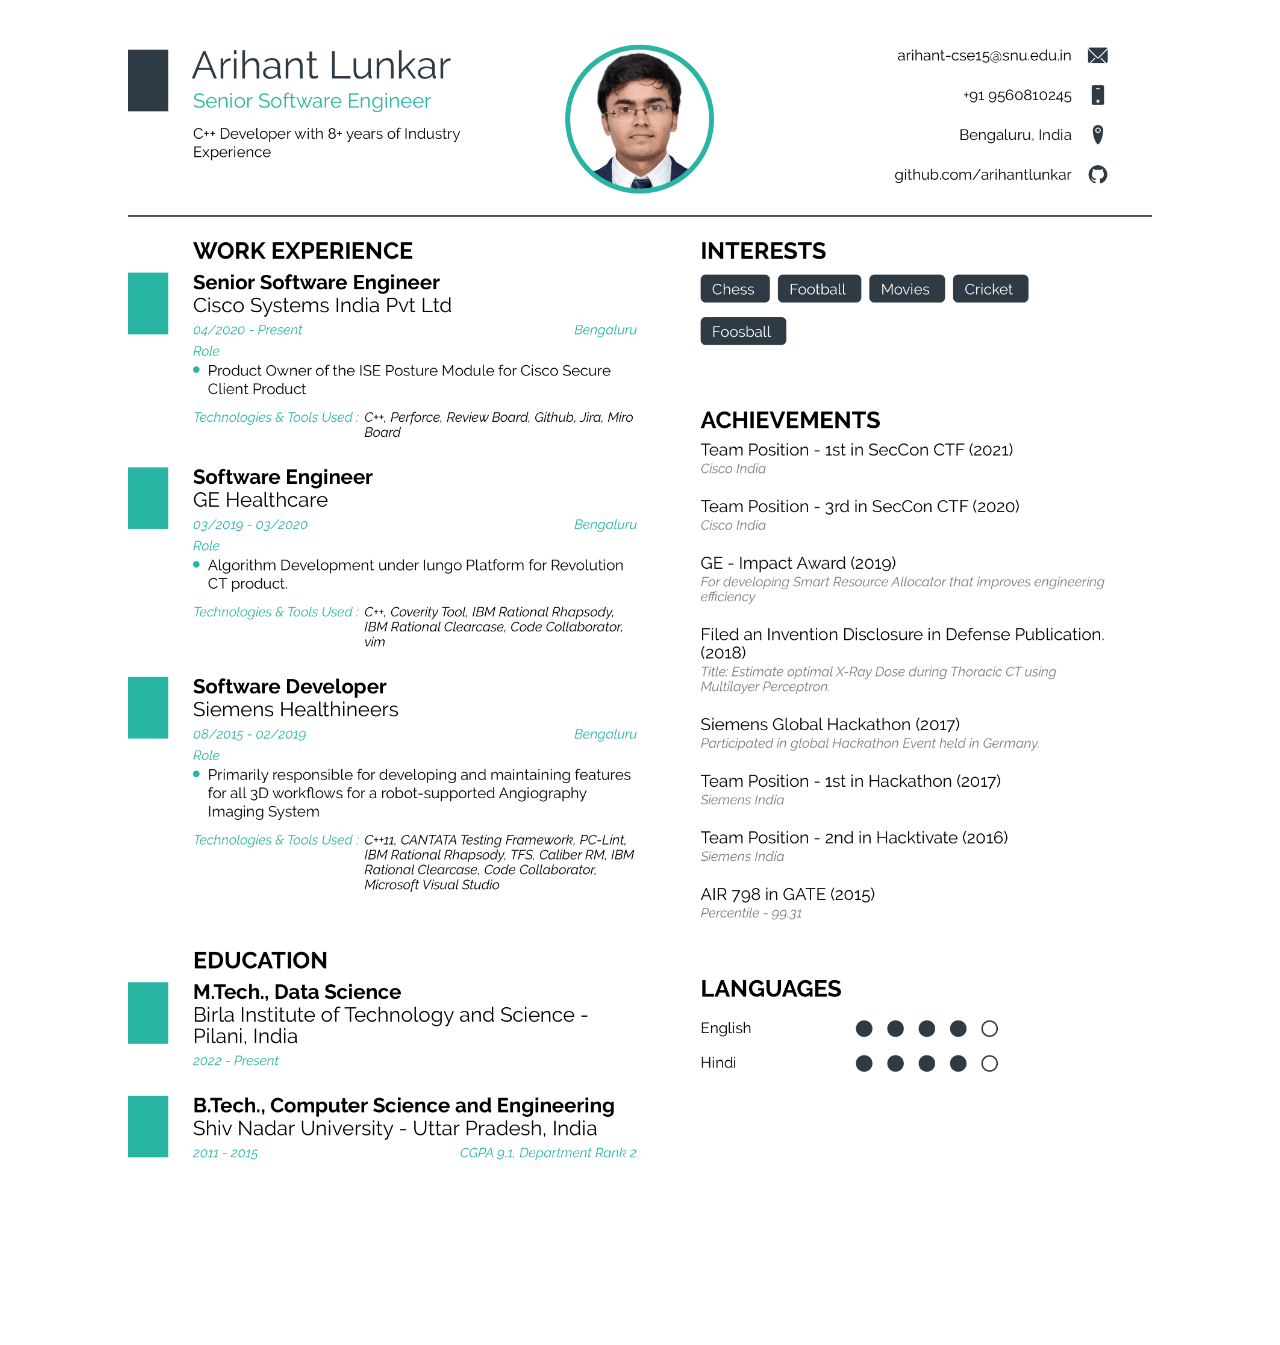
==== index.html @ 93d128b3 "Create index.html" ====
<!DOCTYPE html>
<html>
	<body>
		<center>
			<img src="[data-uri]" width="1024"/>
		</center>
	</body>
</html>
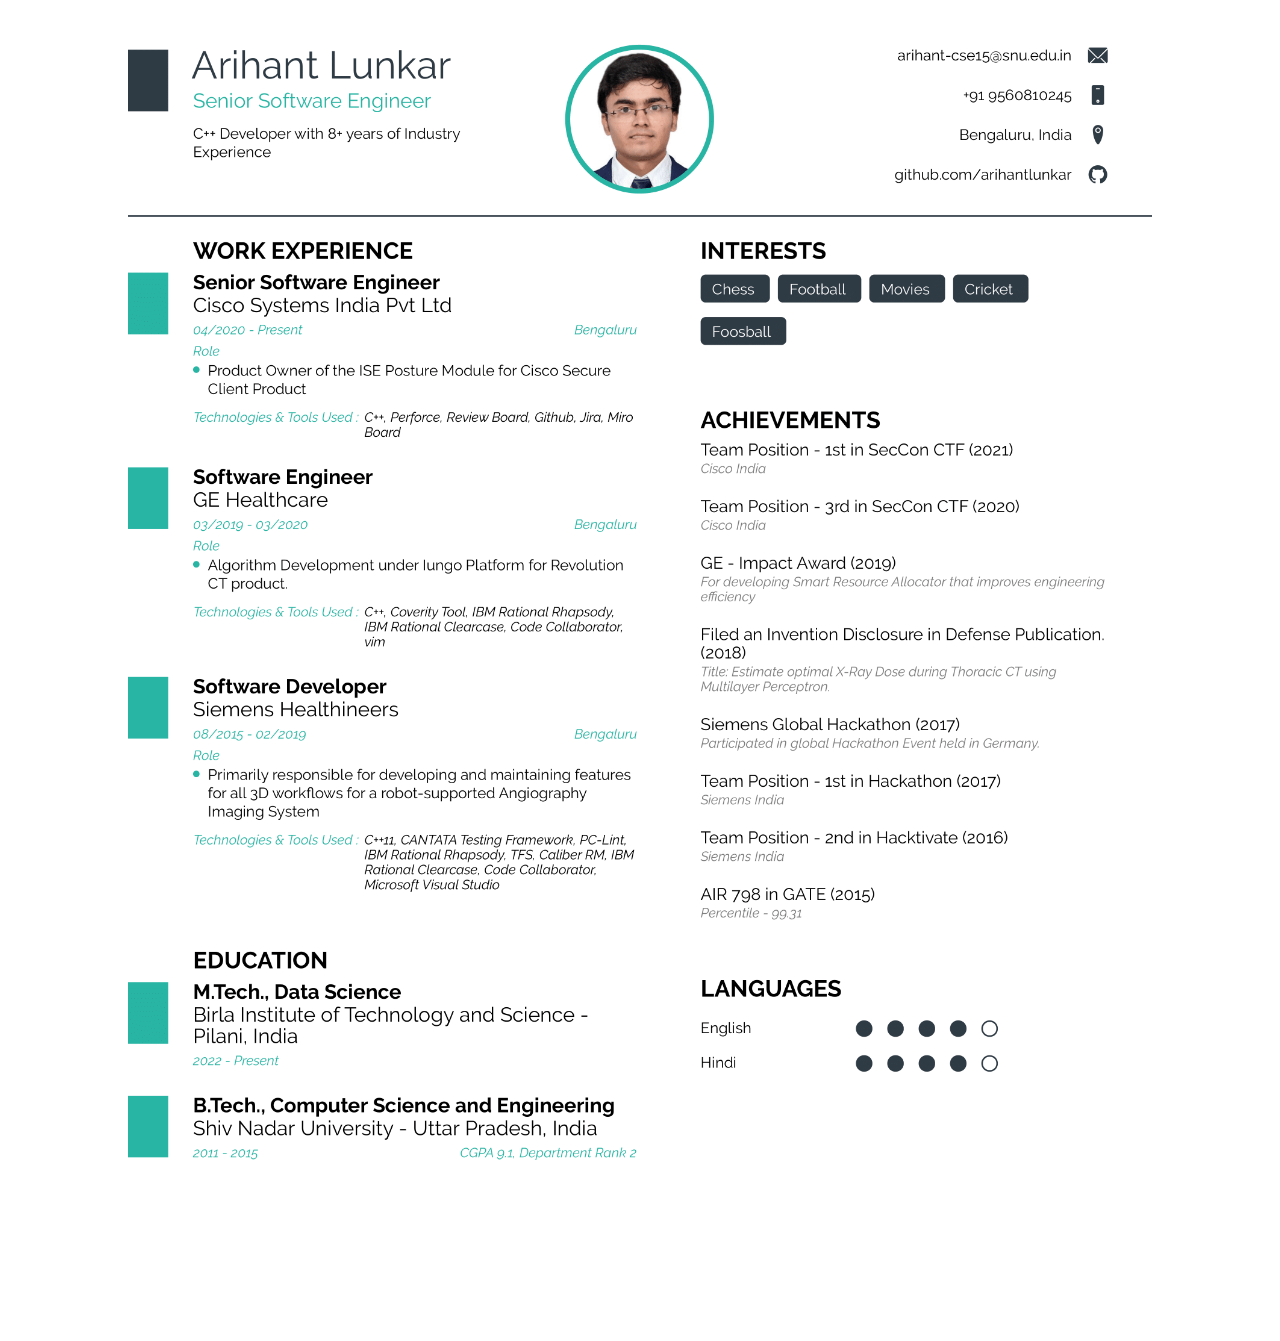
==== commit a25b45a4: "Update index.html" ====
--- a/index.html
+++ b/index.html
@@ -1,4 +1,3 @@
-<!DOCTYPE html>
 <html>
 	<body>
 		<center>
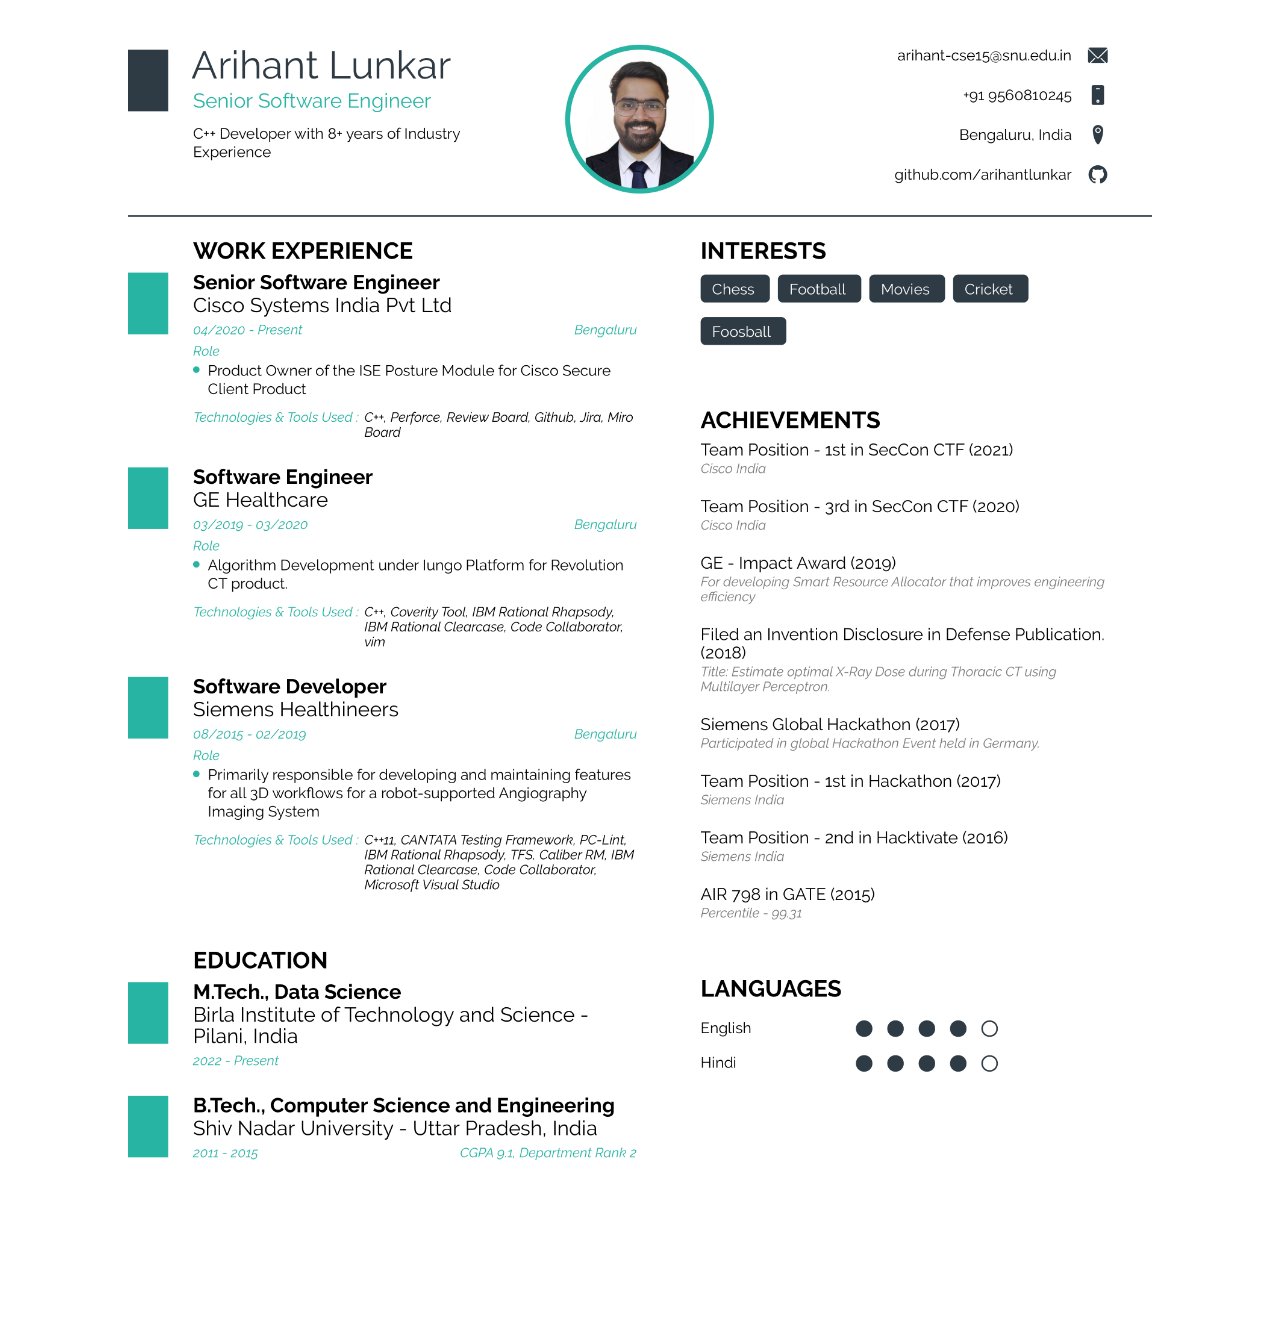
==== commit 1050e53f: "Update index.html" ====
--- a/index.html
+++ b/index.html
@@ -1,7 +1,7 @@
 <html>
 	<body>
 		<center>
-			<img src="[data-uri]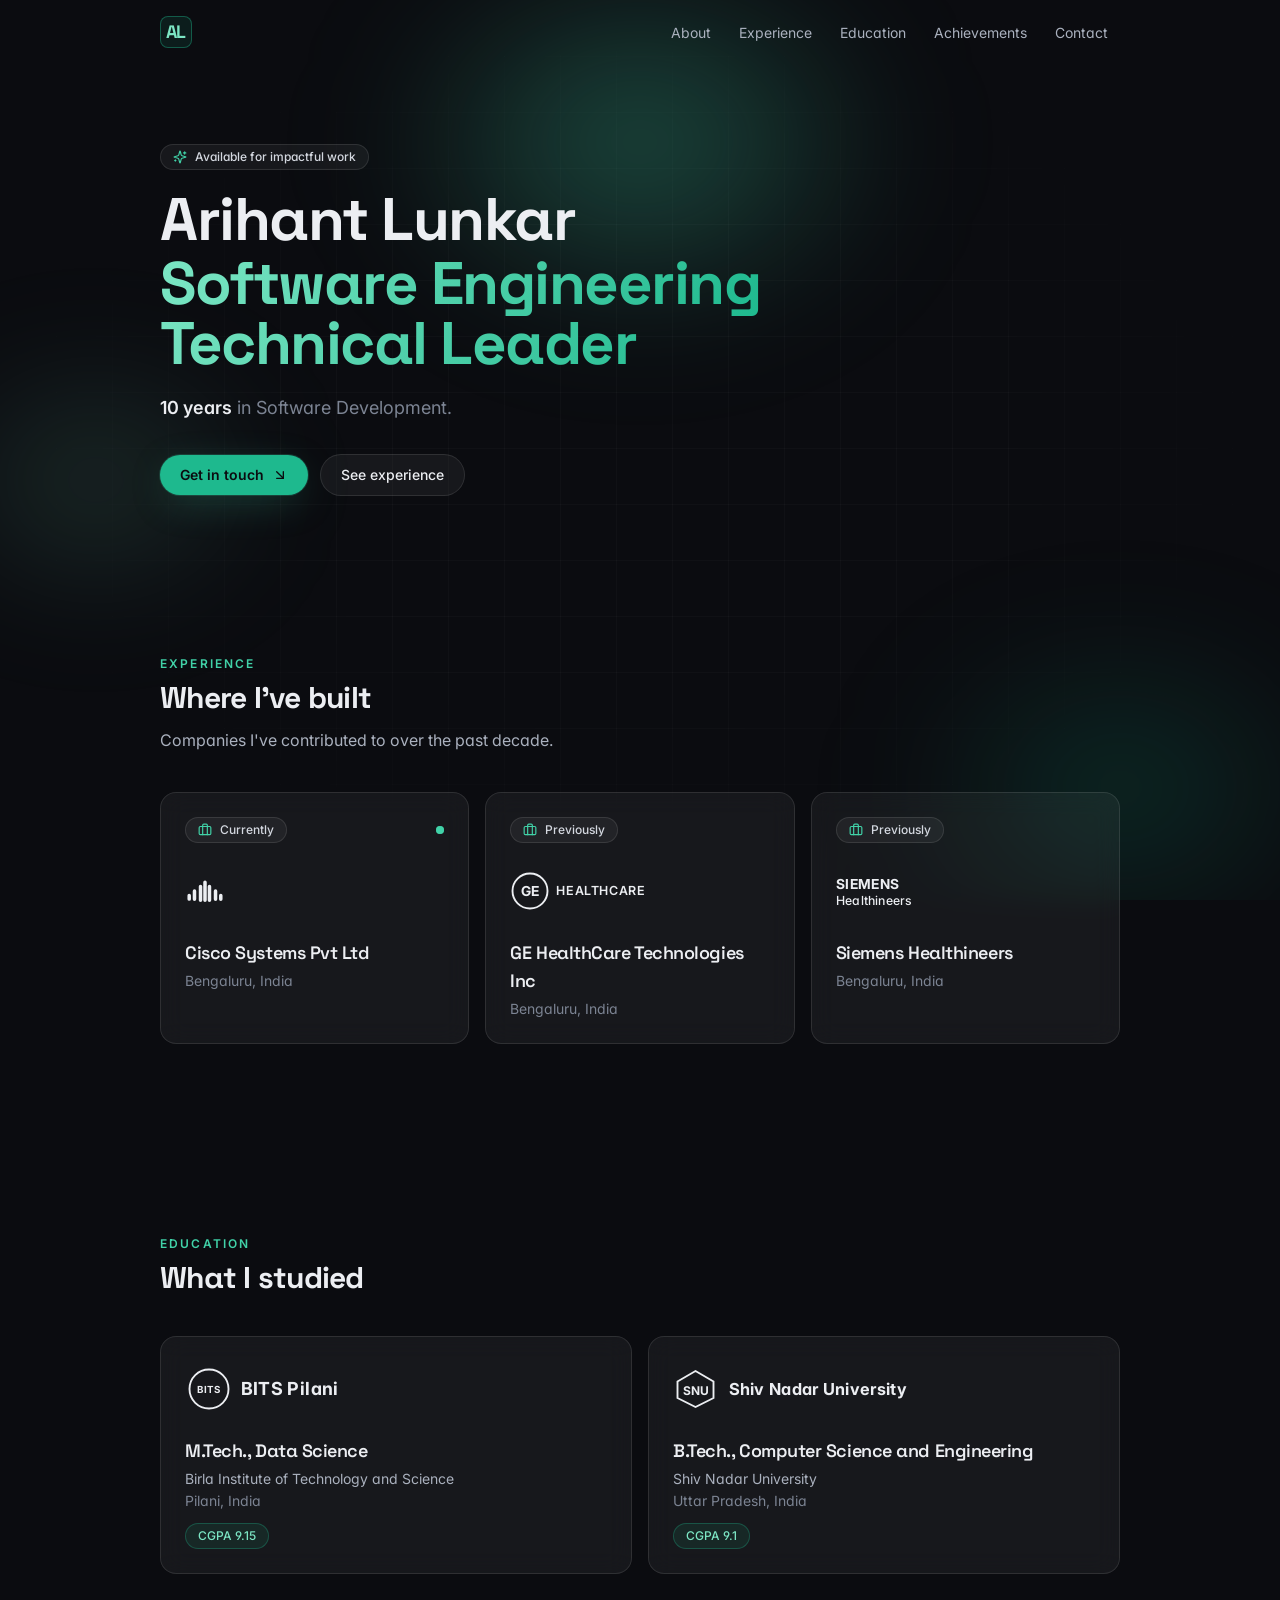
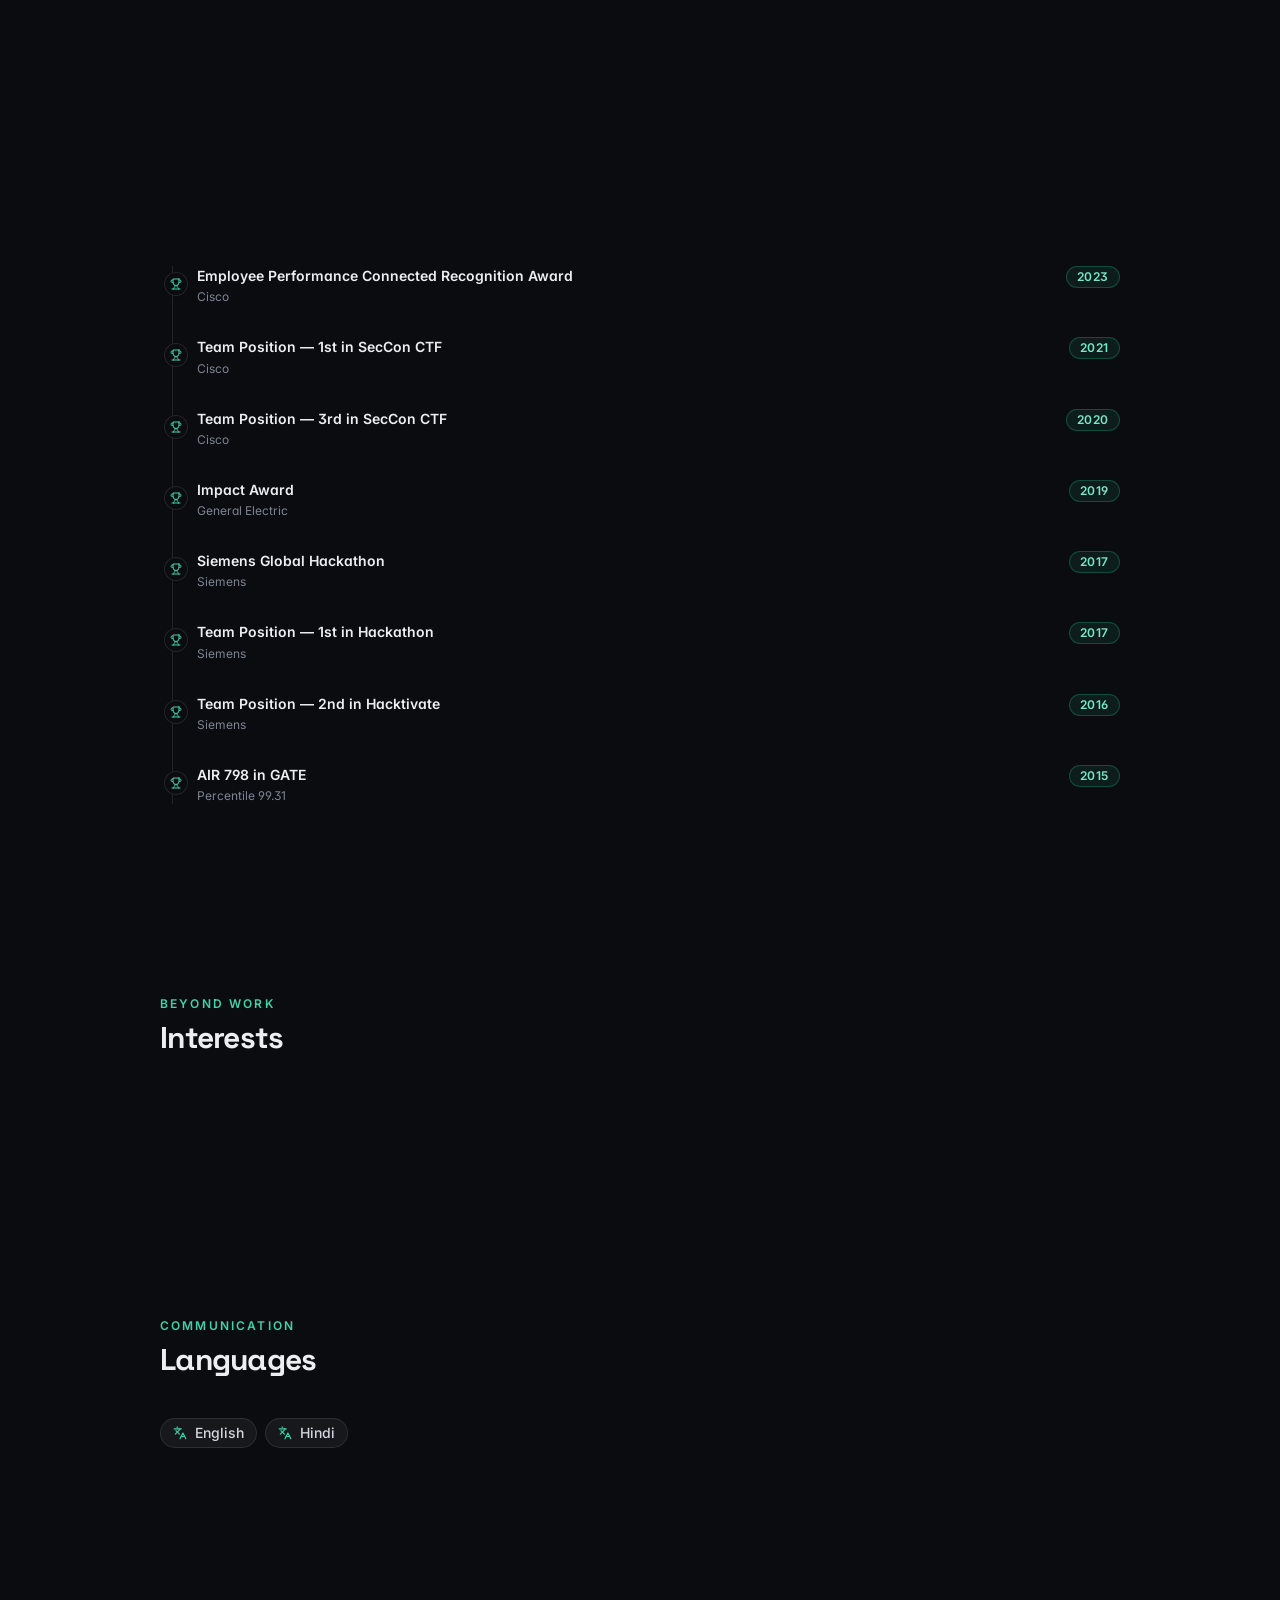
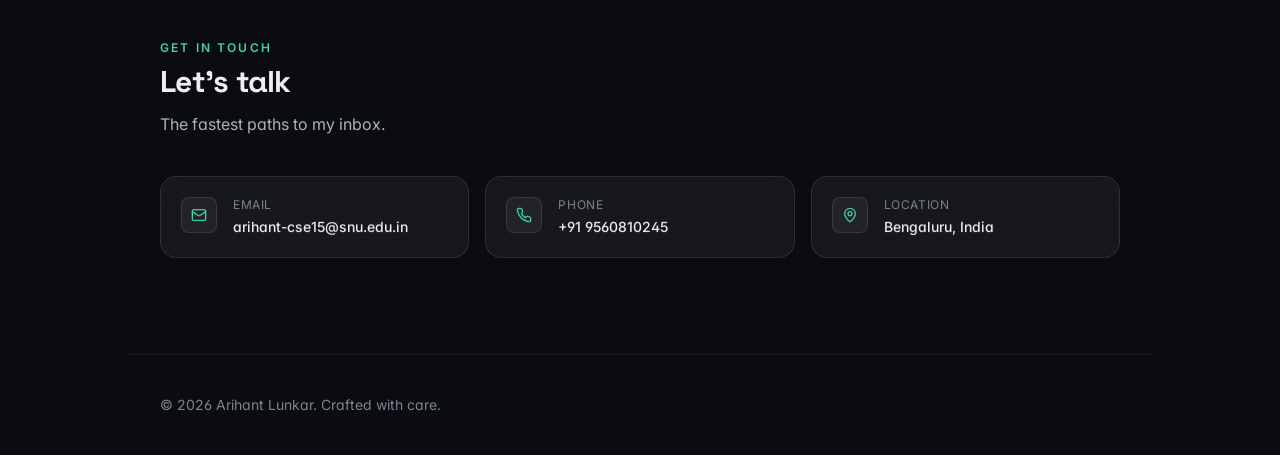
==== commit e5c3c1d9: "Rebuild site as a modern Vite + React + Tailwind portfolio - Hero: name, title (Software Engineering" ====
--- a/index.html
+++ b/index.html
@@ -1,7 +1,110 @@
-<html>
-	<body>
-		<center>
-			<img src="[data-uri]